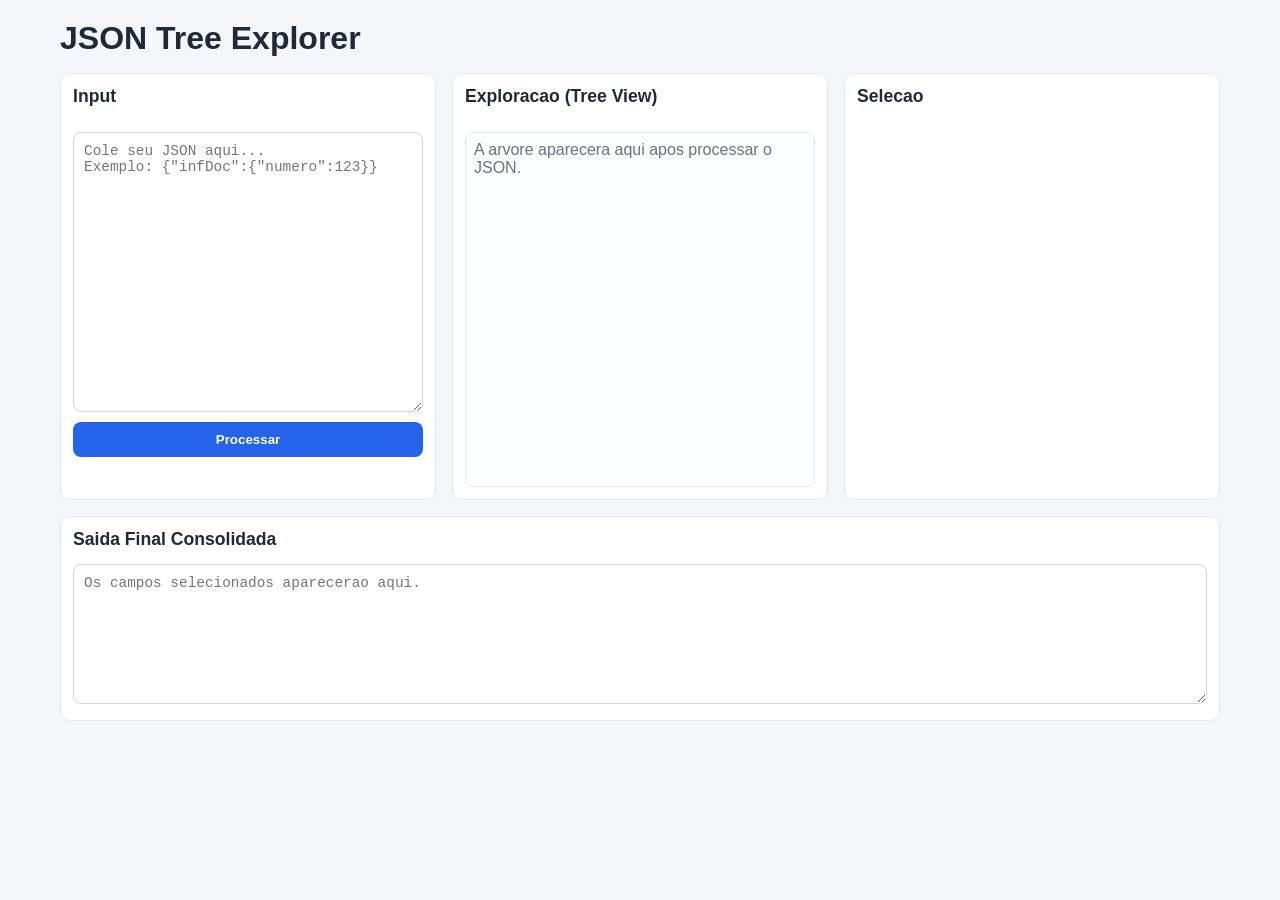
==== index.html @ 6d1a3917 "primeiro" ====
<!DOCTYPE html>
<html lang="pt-BR">
<head>
  <meta charset="UTF-8" />
  <meta name="viewport" content="width=device-width, initial-scale=1.0" />
  <title>JSON Tree Explorer</title>
  <link rel="stylesheet" href="styles.css" />
</head>
<body>
  <main class="app">
    <h1>JSON Tree Explorer</h1>

    <section class="columns">
      <article class="panel">
        <h2>Input</h2>
        <label for="jsonInput" class="sr-only">JSON de entrada</label>
        <textarea id="jsonInput" placeholder='Cole seu JSON aqui...&#10;Exemplo: {"infDoc":{"numero":123}}'></textarea>
        <button id="processBtn" type="button">Processar</button>
        <p id="inputStatus" class="status" aria-live="polite"></p>
      </article>

      <article class="panel">
        <h2>Exploracao (Tree View)</h2>
        <div id="treeContainer" class="tree-container" aria-live="polite">
          <p class="placeholder">A arvore aparecera aqui apos processar o JSON.</p>
        </div>
      </article>

      <article class="panel">
        <h2>Selecao</h2>
        <ul id="selectedList" class="selected-list"></ul>
      </article>
    </section>

    <section class="output">
      <h2>Saida Final Consolidada</h2>
      <textarea id="outputFinal" readonly placeholder="Os campos selecionados aparecerao aqui."></textarea>
    </section>
  </main>

  <script src="script.js"></script>
</body>
</html>
---- styles.css ----
* {
  box-sizing: border-box;
}

body {
  margin: 0;
  font-family: Arial, Helvetica, sans-serif;
  background: #f5f6fa;
  color: #1f2937;
}

.app {
  max-width: 1200px;
  margin: 0 auto;
  padding: 20px;
}

h1 {
  margin: 0 0 16px;
}

h2 {
  margin-top: 0;
  font-size: 1.1rem;
}

.columns {
  display: grid;
  grid-template-columns: repeat(3, minmax(250px, 1fr));
  gap: 16px;
}

.panel {
  background: #ffffff;
  border: 1px solid #e5e7eb;
  border-radius: 10px;
  padding: 12px;
  min-height: 420px;
  display: flex;
  flex-direction: column;
  gap: 10px;
}

textarea {
  width: 100%;
  min-height: 280px;
  resize: vertical;
  border: 1px solid #d1d5db;
  border-radius: 8px;
  padding: 10px;
  font-family: Consolas, "Courier New", monospace;
  font-size: 0.9rem;
}

button {
  border: none;
  border-radius: 8px;
  background: #2563eb;
  color: #ffffff;
  font-weight: 600;
  padding: 10px 14px;
  cursor: pointer;
}

button:hover {
  background: #1d4ed8;
}

.status {
  min-height: 20px;
  margin: 0;
  font-size: 0.9rem;
}

.status.error {
  color: #b91c1c;
}

.status.success {
  color: #047857;
}

.tree-container {
  overflow: auto;
  border: 1px solid #e5e7eb;
  border-radius: 8px;
  padding: 8px;
  background: #fbfdff;
  flex: 1;
}

.placeholder {
  margin: 0;
  color: #6b7280;
}

.tree-list {
  list-style: none;
  margin: 0;
  padding-left: 16px;
}

.tree-item {
  margin: 4px 0;
}

.tree-key {
  border: none;
  background: transparent;
  color: #111827;
  cursor: pointer;
  padding: 2px 4px;
  border-radius: 4px;
  text-align: left;
  font-size: 0.9rem;
}

.tree-key:hover {
  background: #e0ebff;
}

.tree-key-array {
  background: #fff7ed;
  color: #9a3412;
  border: 1px solid #fed7aa;
  font-weight: 700;
}

.tree-key-array:hover {
  background: #ffedd5;
}

.tree-key-object {
  background: #eff6ff;
  color: #1e3a8a;
  border: 1px solid #bfdbfe;
  font-weight: 700;
}

.tree-key-object:hover {
  background: #dbeafe;
}

.tree-meta {
  color: #6b7280;
  font-size: 0.82rem;
}

.selected-list {
  margin: 0;
  padding-left: 18px;
  overflow: auto;
  flex: 1;
}

.selected-table-title {
  margin: 10px 0 4px;
  color: #1d4ed8;
  font-weight: 700;
  font-family: Consolas, "Courier New", monospace;
}

.selected-item {
  margin: 6px 0;
  font-size: 0.9rem;
  display: flex;
  align-items: flex-start;
  justify-content: space-between;
  gap: 8px;
  padding: 6px 8px;
  border: 1px solid #e5e7eb;
  border-radius: 8px;
  background: #ffffff;
}

.selected-text {
  word-break: break-word;
  line-height: 1.4;
}

.remove-btn {
  padding: 4px 8px;
  border: 1px solid #fecaca;
  border-radius: 6px;
  background: #fee2e2;
  color: #991b1b;
  font-size: 0.78rem;
  font-weight: 600;
  white-space: nowrap;
}

.remove-btn:hover {
  background: #fecaca;
}

.output {
  margin-top: 16px;
  background: #ffffff;
  border: 1px solid #e5e7eb;
  border-radius: 10px;
  padding: 12px;
}

.output textarea {
  min-height: 140px;
}

.sr-only {
  position: absolute;
  width: 1px;
  height: 1px;
  padding: 0;
  margin: -1px;
  overflow: hidden;
  clip: rect(0, 0, 0, 0);
  border: 0;
}

@media (max-width: 960px) {
  .columns {
    grid-template-columns: 1fr;
  }

  .panel {
    min-height: 320px;
  }
}
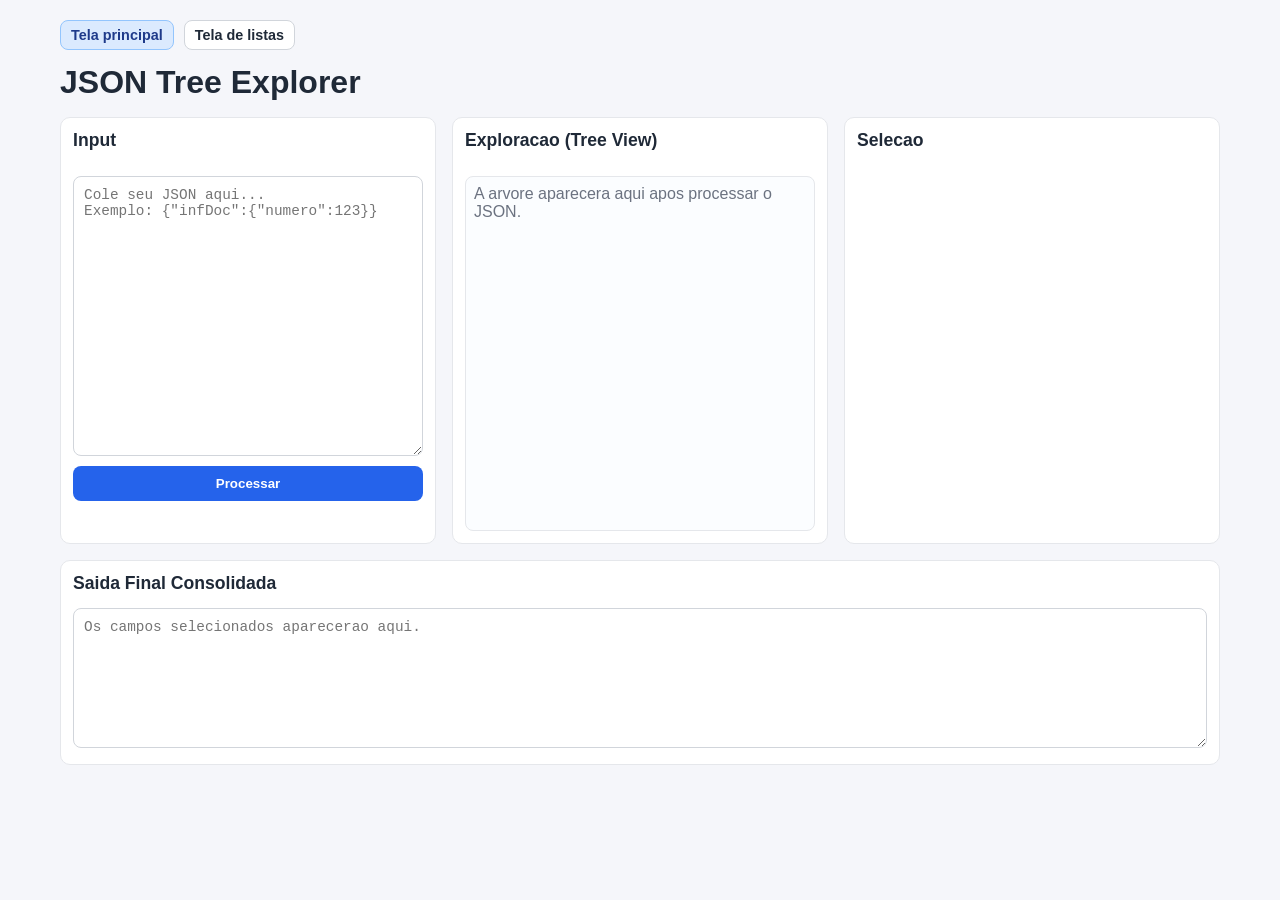
==== commit 9642f9b3: "segundo" ====
--- a/index.html
+++ b/index.html
@@ -8,6 +8,11 @@
 </head>
 <body>
   <main class="app">
+    <nav class="page-nav" aria-label="Navegacao entre telas">
+      <a class="page-link active" href="index.html">Tela principal</a>
+      <a class="page-link" href="listas.html">Tela de listas</a>
+    </nav>
+
     <h1>JSON Tree Explorer</h1>
 
     <section class="columns">
--- a/styles.css
+++ b/styles.css
@@ -13,6 +13,33 @@
   max-width: 1200px;
   margin: 0 auto;
   padding: 20px;
+}
+
+.page-nav {
+  display: flex;
+  gap: 10px;
+  margin-bottom: 14px;
+}
+
+.page-link {
+  text-decoration: none;
+  padding: 6px 10px;
+  border-radius: 8px;
+  border: 1px solid #d1d5db;
+  background: #ffffff;
+  color: #1f2937;
+  font-size: 0.9rem;
+  font-weight: 600;
+}
+
+.page-link:hover {
+  background: #eef2ff;
+}
+
+.page-link.active {
+  border-color: #93c5fd;
+  background: #dbeafe;
+  color: #1e3a8a;
 }
 
 h1 {
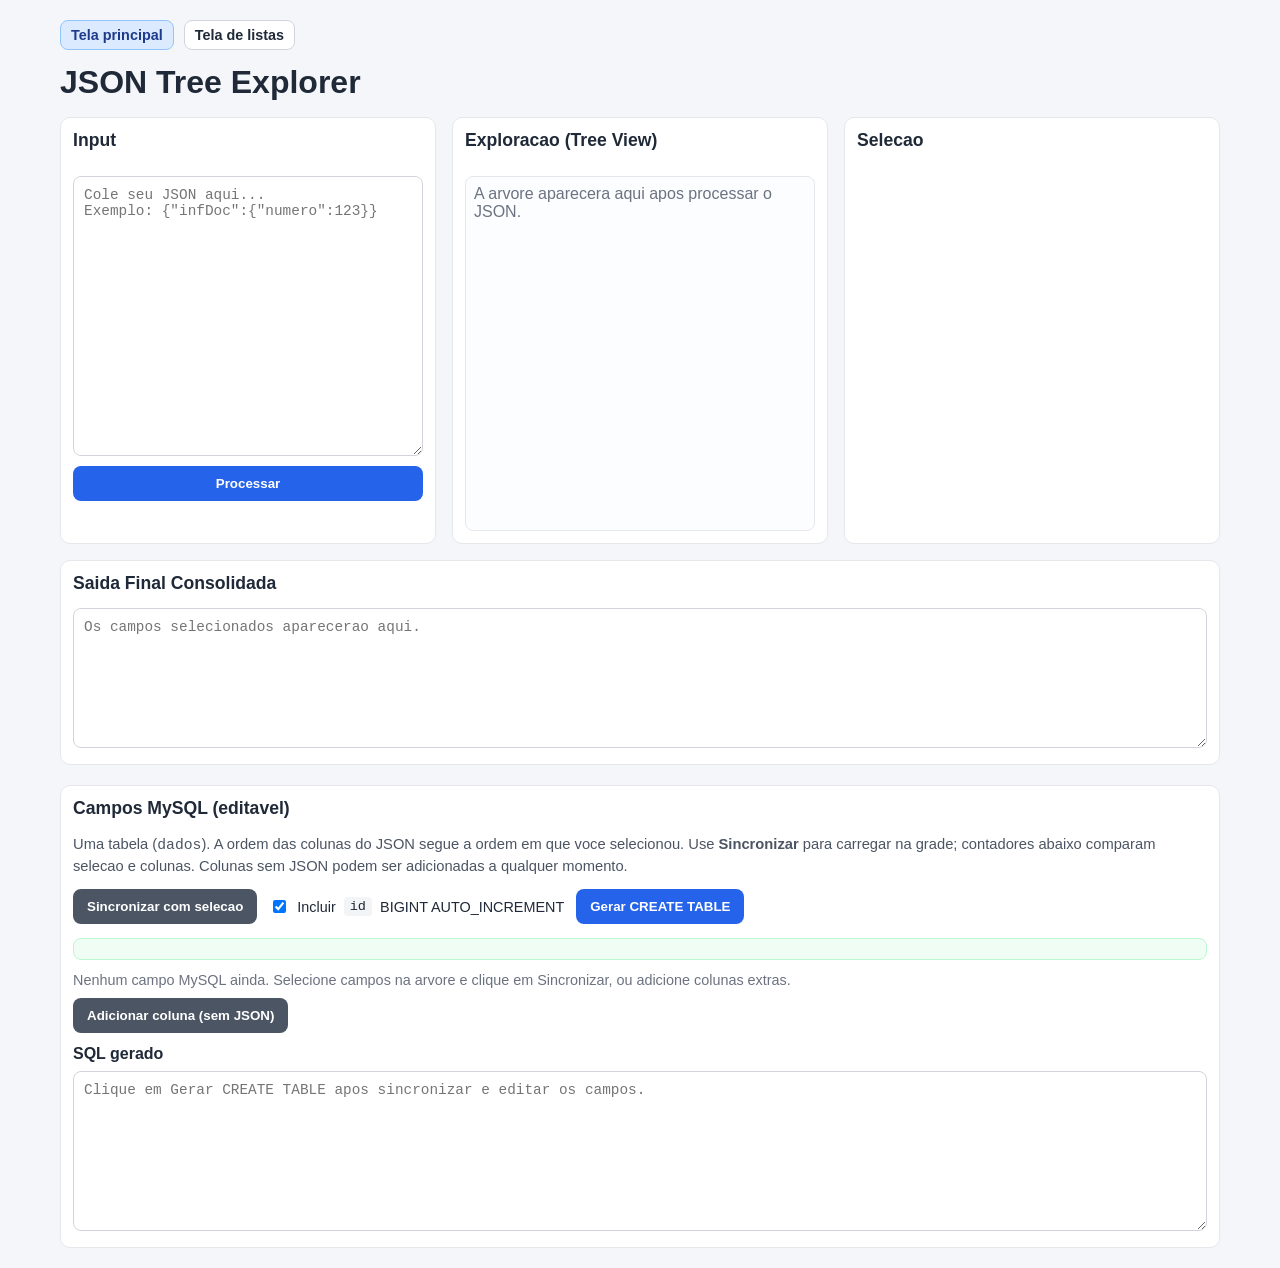
==== commit 866a1e12: "melhoria" ====
--- a/index.html
+++ b/index.html
@@ -41,8 +41,31 @@
       <h2>Saida Final Consolidada</h2>
       <textarea id="outputFinal" readonly placeholder="Os campos selecionados aparecerao aqui."></textarea>
     </section>
+
+    <section class="mysql-section" aria-labelledby="mysqlHeading">
+      <h2 id="mysqlHeading">Campos MySQL (editavel)</h2>
+      <p class="mysql-hint">
+        Uma tabela (<code>dados</code>). A ordem das colunas do JSON segue a ordem em que voce selecionou. Use
+        <strong>Sincronizar</strong> para carregar na grade; contadores abaixo comparam selecao e colunas. Colunas
+        sem JSON podem ser adicionadas a qualquer momento.
+      </p>
+      <div class="mysql-actions">
+        <button id="syncMysqlBtn" type="button" class="btn-secondary">Sincronizar com selecao</button>
+        <label class="mysql-option">
+          <input id="includeIdColumn" type="checkbox" checked />
+          Incluir <code>id</code> BIGINT AUTO_INCREMENT
+        </label>
+        <button id="generateMysqlBtn" type="button">Gerar CREATE TABLE</button>
+      </div>
+      <p id="mysqlStats" class="mysql-stats" aria-live="polite"></p>
+      <div id="mysqlTablesContainer" class="mysql-tables-container"></div>
+      <h3 class="mysql-subheading">SQL gerado</h3>
+      <label for="mysqlOutput" class="sr-only">SQL MySQL gerado</label>
+      <textarea id="mysqlOutput" readonly placeholder="Clique em Gerar CREATE TABLE apos sincronizar e editar os campos."></textarea>
+    </section>
   </main>
 
+  <script src="mysql-shared.js"></script>
   <script src="script.js"></script>
 </body>
 </html>
--- a/styles.css
+++ b/styles.css
@@ -62,7 +62,9 @@
   border: 1px solid #e5e7eb;
   border-radius: 10px;
   padding: 12px;
-  min-height: 420px;
+  min-height: 280px;
+  max-height: min(78vh, 820px);
+  overflow-y: auto;
   display: flex;
   flex-direction: column;
   gap: 10px;
@@ -114,6 +116,8 @@
   padding: 8px;
   background: #fbfdff;
   flex: 1;
+  min-height: 0;
+  max-height: min(42vh, 360px);
 }
 
 .placeholder {
@@ -178,6 +182,8 @@
   padding-left: 18px;
   overflow: auto;
   flex: 1;
+  min-height: 0;
+  max-height: min(42vh, 360px);
 }
 
 .selected-table-title {
@@ -243,12 +249,205 @@
   border: 0;
 }
 
+.mysql-section {
+  margin-top: 20px;
+  background: #ffffff;
+  border: 1px solid #e5e7eb;
+  border-radius: 10px;
+  padding: 12px;
+}
+
+.mysql-hint {
+  margin: 0 0 12px;
+  color: #4b5563;
+  font-size: 0.92rem;
+  line-height: 1.45;
+}
+
+.mysql-stats {
+  margin: 0 0 12px;
+  padding: 10px 12px;
+  border-radius: 8px;
+  background: #f0fdf4;
+  border: 1px solid #bbf7d0;
+  color: #14532d;
+  font-size: 0.9rem;
+  line-height: 1.45;
+}
+
+.mysql-table-head {
+  display: flex;
+  flex-wrap: wrap;
+  align-items: center;
+  justify-content: space-between;
+  gap: 10px;
+  margin-bottom: 8px;
+}
+
+.mysql-table-head h3 {
+  margin: 0;
+  flex: 1;
+  min-width: 200px;
+}
+
+.mysql-add-col-btn,
+.mysql-add-empty-btn {
+  flex-shrink: 0;
+}
+
+.mysql-row-manual {
+  background: #fffbeb;
+}
+
+.mysql-actions-cell {
+  width: 88px;
+  text-align: center;
+  vertical-align: middle;
+}
+
+.mysql-remove-extra {
+  padding: 4px 8px;
+  font-size: 0.78rem;
+}
+
+.mysql-empty-wrap {
+  display: flex;
+  flex-direction: column;
+  align-items: flex-start;
+  gap: 10px;
+}
+
+.mysql-actions {
+  display: flex;
+  flex-wrap: wrap;
+  align-items: center;
+  gap: 12px;
+  margin-bottom: 14px;
+}
+
+.btn-secondary {
+  background: #4b5563;
+}
+
+.btn-secondary:hover {
+  background: #374151;
+}
+
+.mysql-option {
+  display: inline-flex;
+  align-items: center;
+  gap: 8px;
+  font-size: 0.9rem;
+  cursor: pointer;
+}
+
+.mysql-option code {
+  font-size: 0.85rem;
+  background: #f3f4f6;
+  padding: 2px 6px;
+  border-radius: 4px;
+}
+
+.mysql-tables-container {
+  display: flex;
+  flex-direction: column;
+  gap: 18px;
+  margin-bottom: 12px;
+  max-height: min(52vh, 560px);
+  overflow-y: auto;
+  padding-right: 4px;
+}
+
+.mysql-table-block h3 {
+  margin: 0 0 8px;
+  font-size: 1rem;
+  font-family: Consolas, "Courier New", monospace;
+  color: #1e40af;
+}
+
+.mysql-grid-wrap {
+  overflow: auto;
+  max-height: min(45vh, 420px);
+  border: 1px solid #e5e7eb;
+  border-radius: 8px;
+  background: #fbfdff;
+}
+
+.mysql-grid {
+  width: 100%;
+  border-collapse: collapse;
+  font-size: 0.82rem;
+}
+
+.mysql-grid th,
+.mysql-grid td {
+  border: 1px solid #e5e7eb;
+  padding: 6px 8px;
+  text-align: left;
+  vertical-align: middle;
+}
+
+.mysql-grid th {
+  background: #f3f4f6;
+  font-weight: 600;
+  white-space: nowrap;
+}
+
+.mysql-grid input[type="text"],
+.mysql-grid select {
+  width: 100%;
+  min-width: 0;
+  padding: 4px 6px;
+  border: 1px solid #d1d5db;
+  border-radius: 4px;
+  font-family: inherit;
+  font-size: 0.85rem;
+}
+
+.mysql-grid .path-cell {
+  max-width: 220px;
+  word-break: break-all;
+  color: #6b7280;
+  font-family: Consolas, "Courier New", monospace;
+  font-size: 0.78rem;
+}
+
+.mysql-grid .size-cell {
+  max-width: 100px;
+}
+
+.mysql-grid .null-cell {
+  text-align: center;
+  width: 56px;
+}
+
+.mysql-placeholder {
+  margin: 0;
+  color: #6b7280;
+  font-size: 0.9rem;
+}
+
+.mysql-subheading {
+  margin: 12px 0 8px;
+  font-size: 1rem;
+}
+
+.mysql-section textarea {
+  min-height: 160px;
+}
+
 @media (max-width: 960px) {
   .columns {
     grid-template-columns: 1fr;
   }
 
   .panel {
-    min-height: 320px;
+    min-height: 240px;
+    max-height: none;
   }
-}
+
+  .tree-container,
+  .selected-list {
+    max-height: min(50vh, 400px);
+  }
+}
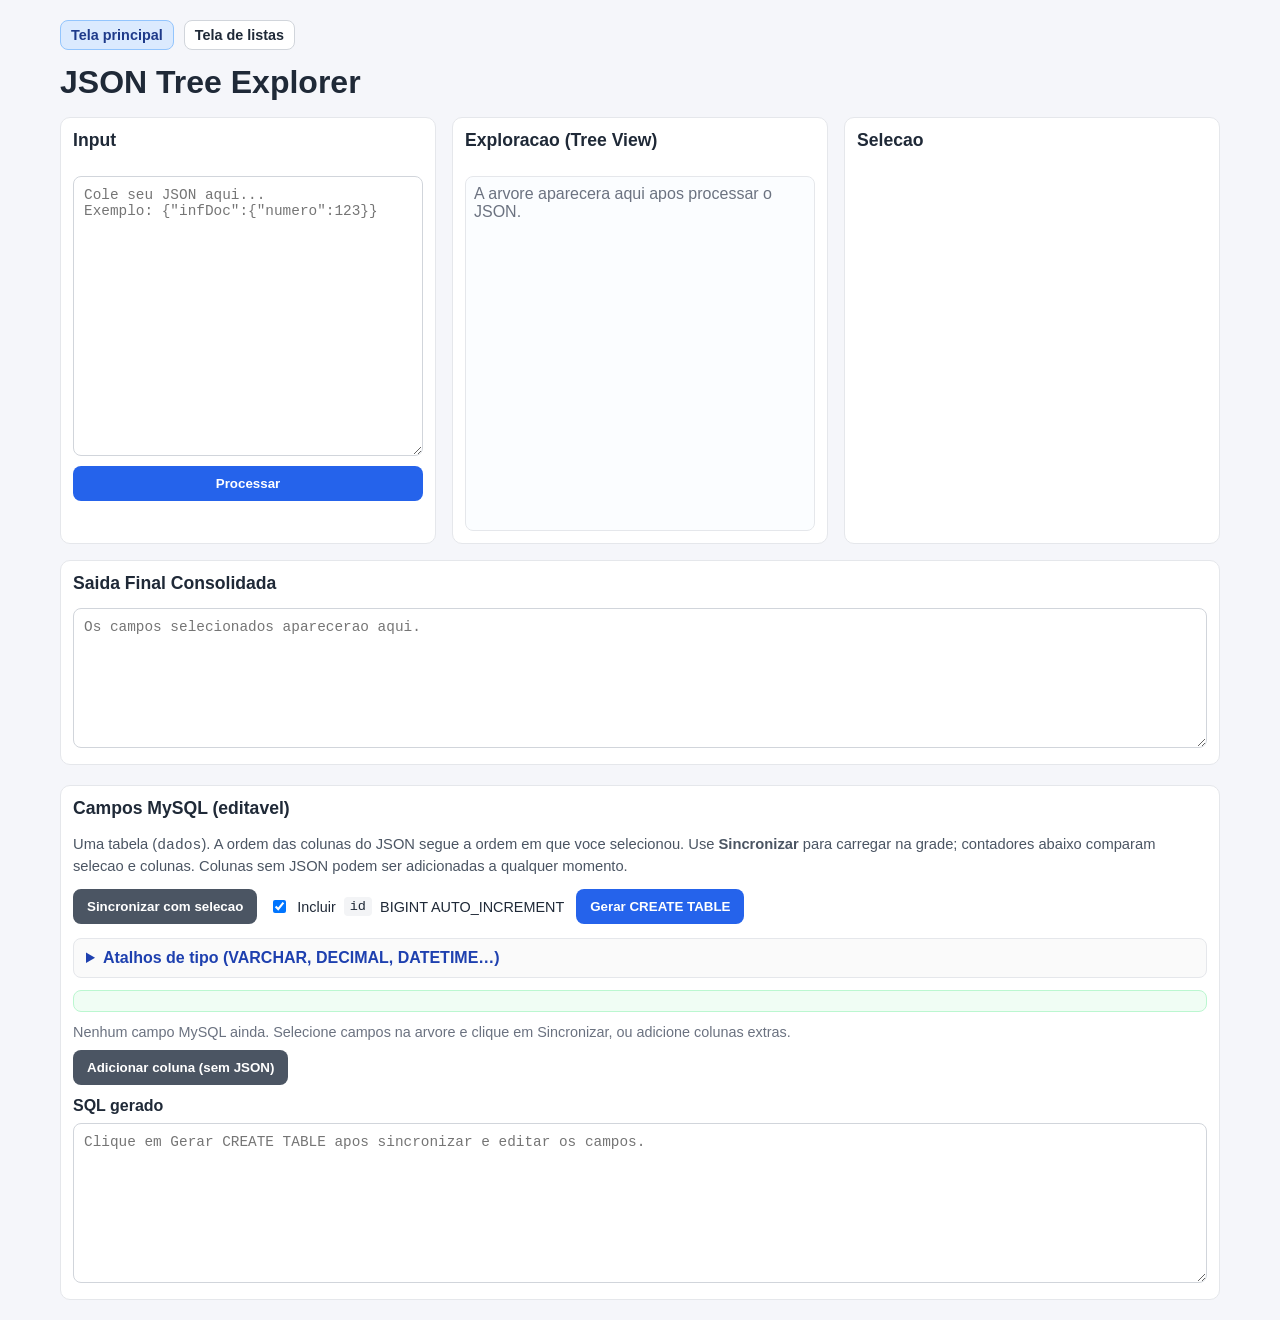
==== commit 68f9881d: "tipos padrão" ====
--- a/index.html
+++ b/index.html
@@ -57,6 +57,23 @@
         </label>
         <button id="generateMysqlBtn" type="button">Gerar CREATE TABLE</button>
       </div>
+      <details class="mysql-hints-panel">
+        <summary>Atalhos de tipo (VARCHAR, DECIMAL, DATETIME…)</summary>
+        <p class="mysql-hint-small">
+          <strong>Legado:</strong> <code>palavra 80</code> ou <code>palavra, 80</code> → VARCHAR(80).
+          <strong>Explicito:</strong> <code>dhEmi datetime</code>, <code>vBC decimal 15,2</code>,
+          <code>ativo tinyint 1</code>. Tipos: VARCHAR, CHAR, TEXT, INT, BIGINT, TINYINT, DECIMAL, DATE, DATETIME,
+          TIMESTAMP, JSON… A palavra casa com o nome da coluna ou trecho do caminho. Linhas <code>#</code> comentario.
+          Salvo neste navegador.
+        </p>
+        <label for="varcharHintsInput" class="sr-only">Lista de atalhos de coluna</label>
+        <textarea id="varcharHintsInput" class="mysql-hints-textarea" rows="12" spellcheck="false"></textarea>
+        <div class="mysql-hints-actions">
+          <button id="reapplyVarcharHintsBtn" type="button" class="btn-secondary">
+            Reaplicar atalhos na grade
+          </button>
+        </div>
+      </details>
       <p id="mysqlStats" class="mysql-stats" aria-live="polite"></p>
       <div id="mysqlTablesContainer" class="mysql-tables-container"></div>
       <h3 class="mysql-subheading">SQL gerado</h3>
@@ -66,6 +83,7 @@
   </main>
 
   <script src="mysql-shared.js"></script>
+  <script src="tree-ui.js"></script>
   <script src="script.js"></script>
 </body>
 </html>
--- a/styles.css
+++ b/styles.css
@@ -135,15 +135,58 @@
   margin: 4px 0;
 }
 
+.tree-row {
+  display: flex;
+  align-items: flex-start;
+  gap: 4px;
+  flex-wrap: nowrap;
+}
+
+.tree-toggle {
+  flex-shrink: 0;
+  width: 22px;
+  height: 22px;
+  padding: 0;
+  margin-top: 1px;
+  border: 1px solid #d1d5db;
+  border-radius: 4px;
+  background: #ffffff;
+  color: #374151;
+  font-size: 0.65rem;
+  line-height: 1;
+  cursor: pointer;
+  display: inline-flex;
+  align-items: center;
+  justify-content: center;
+}
+
+.tree-toggle:hover {
+  background: #f3f4f6;
+  border-color: #9ca3af;
+}
+
+.tree-toggle-spacer {
+  flex-shrink: 0;
+  width: 22px;
+  height: 22px;
+  display: inline-block;
+}
+
+.tree-children--collapsed {
+  display: none;
+}
+
 .tree-key {
   border: none;
   background: transparent;
   color: #111827;
   cursor: pointer;
-  padding: 2px 4px;
+  padding: 2px 6px;
   border-radius: 4px;
   text-align: left;
   font-size: 0.9rem;
+  flex: 1;
+  min-width: 0;
 }
 
 .tree-key:hover {
@@ -170,6 +213,29 @@
 
 .tree-key-object:hover {
   background: #dbeafe;
+}
+
+.tree-key.tree-key--selected {
+  background: #d1fae5 !important;
+  border: 1px solid #34d399 !important;
+  color: #065f46;
+  font-weight: 700;
+}
+
+.tree-key.tree-key--group-full {
+  box-shadow: inset 3px 0 0 0 #059669;
+  background: #ecfdf5 !important;
+  border: 1px solid #6ee7b7 !important;
+  color: #064e3b;
+  font-weight: 700;
+}
+
+.tree-key.tree-key--partial {
+  box-shadow: inset 3px 0 0 0 #d97706;
+  background: #fffbeb !important;
+  border: 1px solid #fcd34d !important;
+  color: #92400e;
+  font-weight: 600;
 }
 
 .tree-meta {
@@ -257,6 +323,48 @@
   padding: 12px;
 }
 
+.mysql-hints-panel {
+  margin-bottom: 12px;
+  padding: 10px 12px;
+  border: 1px solid #e5e7eb;
+  border-radius: 8px;
+  background: #fafafa;
+}
+
+.mysql-hints-panel summary {
+  cursor: pointer;
+  font-weight: 600;
+  color: #1e40af;
+  user-select: none;
+}
+
+.mysql-hints-panel summary:hover {
+  color: #1d4ed8;
+}
+
+.mysql-hint-small {
+  margin: 8px 0 10px;
+  font-size: 0.85rem;
+  color: #4b5563;
+  line-height: 1.45;
+}
+
+.mysql-hints-textarea {
+  width: 100%;
+  min-height: 180px;
+  resize: vertical;
+  font-family: Consolas, "Courier New", monospace;
+  font-size: 0.82rem;
+  padding: 8px 10px;
+  border: 1px solid #d1d5db;
+  border-radius: 8px;
+  background: #ffffff;
+}
+
+.mysql-hints-actions {
+  margin-top: 10px;
+}
+
 .mysql-hint {
   margin: 0 0 12px;
   color: #4b5563;
